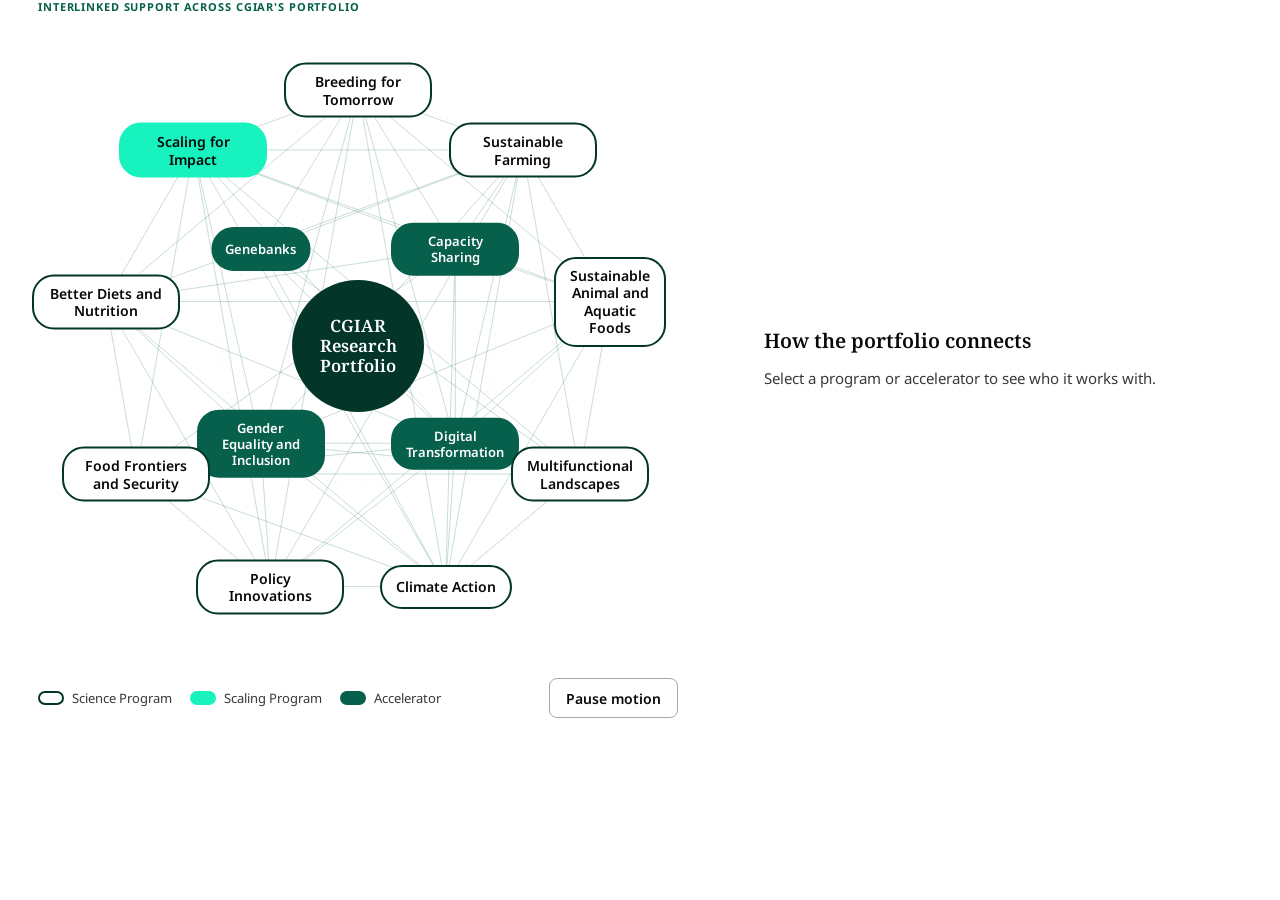
==== portfolio-diagram.html @ 64c4a23e "Add program map and portfolio diagram widgets Static embeddable widgets for cgiar.org program pages:" ====
<!doctype html>
<html lang="en" data-theme="cgiar">
<head>
<meta charset="utf-8">
<meta name="viewport" content="width=device-width, initial-scale=1">
<title>Interlinked support across CGIAR's portfolio</title>
<link rel="preconnect" href="https://fonts.googleapis.com">
<link rel="stylesheet" href="https://fonts.googleapis.com/css2?family=Noto+Sans:wght@400;600;700&family=Noto+Serif:wght@400;600&display=swap">
<link rel="stylesheet" href="assets/widgets.css?v=1">
</head>
<body data-area="light">
<main id="pd"><p class="w-sub">Loading diagram…</p></main>
<script src="assets/portfolio-diagram.js?v=1"></script>
</body>
</html>
---- assets/widgets.css ----
/* CGIAR program widgets: shared styles for program-map.html and portfolio-diagram.html.
   Token names follow the CGIAR design system. An iframe does not inherit the parent page's CSS,
   so this file carries its own small token layer. Colours live here, never in the JavaScript. */

/* ===== TOKENS ===== */
:root {
  --c-ink: #080808;
  --c-ink-soft: #393939;
  --c-ink-muted: #747474;
  --c-line: rgba(0, 0, 0, 0.1);
  --c-surface: #ffffff;
  --c-surface-soft: #fafafa;
  --c-green-900: #033529;   /* brand dark green */
  --c-green-700: #06604b;   /* brand mid green */
  --c-mint-400: #18f2be;    /* brand bright mint */
  --c-mint-200: #58fbd4;
  --c-mint-50: #e6fff9;
  --c-water: #e2eef1;
  --c-land: #ffffff;
  --c-land-line: #c8ccd0;
  --map-region: #e1f0eb;     /* region shading: light, sits under countries */
  --map-region-line: #9cc9ba;
  --map-country: #06604b;    /* listed countries */
  --map-select: #2f5fd0;     /* selected outline */
  --radius: 8px;
  --font-sans: 'Noto Sans', system-ui, sans-serif;
  --font-serif: 'Noto Serif', Georgia, serif;
}

/* ===== BASE ===== */
* { box-sizing: border-box; }
html, body { margin: 0; padding: 0; background: transparent; }
body { font-family: var(--font-sans); color: var(--c-ink); font-size: 15px; line-height: 1.5; -webkit-font-smoothing: antialiased; }
button { font: inherit; color: inherit; }
a { color: var(--c-green-700); }
.sr-only { position: absolute !important; width: 1px; height: 1px; padding: 0; margin: -1px; overflow: hidden; clip: rect(0 0 0 0); white-space: nowrap; border: 0; }
.w-eyebrow { font: 700 11px/1.3 var(--font-sans); letter-spacing: .08em; text-transform: uppercase; color: var(--c-green-700); margin: 0; }
.w-title { font: 700 22px/1.25 var(--font-sans); margin: 0; }
.w-sub { font-size: 15px; color: var(--c-ink-soft); margin: 0; }
.w-label { font: 700 11px/1.3 var(--font-sans); letter-spacing: .08em; text-transform: uppercase; color: var(--c-ink-soft); margin: 0; }
.w-count { padding: 3px 8px; border-radius: 4px; background: #ededed; font: 700 11px/1.3 var(--font-sans); letter-spacing: .06em; text-transform: uppercase; color: var(--c-ink-soft); white-space: nowrap; }
.w-error { padding: 24px; border: 1px solid var(--c-line); border-radius: var(--radius); background: var(--c-surface); color: var(--c-ink-soft); }

/* ===== PROGRAM MAP ===== */
.pm { display: flex; flex-wrap: wrap; gap: 16px; align-items: stretch; }
.pm-map-wrap { flex: 999 1 560px; min-width: 0; position: relative; min-height: 420px; border: 1px solid var(--c-line); border-radius: var(--radius); overflow: hidden; background: var(--c-water); }
.pm-map { position: absolute; inset: 0; background: var(--c-water); }
.pm-pill { position: absolute; top: 12px; left: 12px; z-index: 500; padding: 5px 8px; background: var(--c-surface); border: 1px solid var(--c-line); border-radius: 4px; font: 700 11px/1.3 var(--font-sans); letter-spacing: .06em; text-transform: uppercase; }
.pm-attr { position: absolute; left: 0; bottom: 0; z-index: 500; padding: 2px 6px; background: rgba(255,255,255,.85); font-size: 10px; color: var(--c-ink-soft); }
.pm-panel { flex: 1 1 300px; min-width: 0; display: flex; flex-direction: column; gap: 14px; padding: 22px; background: var(--c-surface); border: 1px solid var(--c-line); border-radius: var(--radius); }
.pm-head { display: flex; flex-direction: column; gap: 6px; }
.pm-global { align-self: flex-start; display: inline-flex; align-items: center; gap: 8px; padding: 6px 12px; border-radius: 999px; background: var(--c-green-900); color: #fff; font-weight: 700; font-size: 14px; }
.pm-global svg { width: 16px; height: 16px; }
.pm-block { display: flex; flex-direction: column; gap: 8px; padding-top: 14px; border-top: 1px solid var(--c-line); }
.pm-row { display: flex; align-items: center; justify-content: space-between; gap: 8px; }
.pm-chips { display: flex; flex-wrap: wrap; gap: 6px; margin: 0; padding: 0; list-style: none; }
.pm-chip { display: inline-flex; align-items: center; gap: 6px; min-height: 32px; padding: 4px 10px; border-radius: 6px; border: 1px solid var(--c-line); background: var(--c-surface); cursor: pointer; font-size: 13px; font-weight: 600; text-align: left; }
.pm-chip[aria-pressed="true"] { border-color: var(--c-green-900); background: var(--c-mint-50); }
.pm-chip.is-unknown { cursor: default; color: var(--c-ink-muted); border-style: dashed; }
.pm-sw { display: inline-block; width: 14px; height: 14px; flex: 0 0 14px; border-radius: 2px; box-shadow: inset 0 0 0 1px rgba(0,0,0,.15); }
.pm-sw--region { background: var(--map-region); box-shadow: inset 0 0 0 1px var(--map-region-line); }
.pm-sw--country { background: var(--map-country); }
.pm-tier { display: flex; flex-direction: column; gap: 4px; width: 100%; padding: 12px 14px; border-radius: 6px; border: 1px solid var(--c-line); background: var(--c-surface); cursor: pointer; text-align: left; }
.pm-tier[aria-pressed="true"] { border: 2px solid var(--c-green-900); padding: 11px 13px; }
.pm-tier.is-dim { opacity: .5; }
.pm-tier-name { display: flex; align-items: center; gap: 8px; font-weight: 700; font-size: 15px; }
.pm-tier-desc { font-size: 13px; color: var(--c-ink-muted); }
.pm-list { font-size: 14px; color: var(--c-ink-soft); }
.pm-countries { margin: 0; padding: 0; list-style: none; display: flex; flex-wrap: wrap; gap: 2px 6px; font-size: 14px; }
.pm-country { border: 0; background: none; padding: 2px 0; cursor: pointer; color: var(--c-ink-soft); text-align: left; }
.pm-country:hover, .pm-country:focus-visible, .pm-country[aria-pressed="true"] { color: var(--c-green-700); text-decoration: underline; }
.pm-country:not(:last-child)::after { content: ' ·'; color: var(--c-ink-muted); }
.pm-reset { padding: 5px 10px; border-radius: 4px; border: 1px solid #a8a8a8; background: var(--c-surface); cursor: pointer; font-size: 12px; font-weight: 600; }
.pm-reset[aria-pressed="true"] { border-color: var(--c-ink-soft); background: #ebeeed; }
.pm-sel { display: flex; flex-direction: column; gap: 4px; padding-top: 14px; border-top: 1px solid var(--c-line); }
.pm-sel-name { font: 600 20px/1.3 var(--font-sans); }
.pm-sel-lines { margin: 0; padding: 0; list-style: none; font-size: 14px; color: var(--c-ink-soft); }
.pm-note { font-size: 12px; color: var(--c-ink-muted); margin: 0; }
.pm-tip { font: 700 12px/1.3 var(--font-sans) !important; padding: 4px 8px !important; border-radius: 4px !important; border: 1px solid var(--c-line) !important; box-shadow: 0 2px 6px rgba(0,0,0,.15) !important; }
.leaflet-container { font-family: var(--font-sans); background: var(--c-water); }
.leaflet-control-zoom a { color: var(--c-ink) !important; }
@media (max-width: 720px) { .pm-map-wrap { min-height: 340px; } }

/* ===== PORTFOLIO DIAGRAM ===== */
.pd { display: flex; flex-wrap: wrap; gap: 24px 48px; align-items: center; }
.pd-stage-wrap { flex: 1 1 520px; min-width: 0; display: flex; flex-direction: column; gap: 12px; }
.pd-stage { position: relative; width: 100%; max-width: 640px; margin: 0 auto; aspect-ratio: 1 / 1; }
.pd-stage svg { position: absolute; inset: 0; width: 100%; height: 100%; overflow: visible; }
.pd-node { position: absolute; transform: translate(-50%, -50%); max-width: 148px; min-height: 44px; padding: 8px 14px; border-radius: 22px; border: 2px solid var(--c-green-900); background: var(--c-surface); color: var(--c-ink); font: 600 14px/1.25 var(--font-sans); text-align: center; cursor: pointer; transition: opacity .3s ease, background-color .2s ease; }
.pd-node--scaling { background: var(--c-mint-400); border-color: var(--c-mint-400); }
.pd-node--acc { border-color: var(--c-green-700); background: var(--c-green-700); color: #fff; font-size: 13px; max-width: 128px; padding: 8px 12px; }
.pd-node--hub { width: 132px; height: 132px; max-width: none; border-radius: 50%; border: 0; background: var(--c-green-900); color: #fff; display: flex; align-items: center; justify-content: center; padding: 12px; font: 600 17px/1.2 var(--font-serif); }
.pd-node[aria-pressed="true"]:not(.pd-node--hub) { background: var(--c-green-900); border-color: var(--c-green-900); color: var(--c-mint-200); }
.pd-node--hub[aria-pressed="true"] { box-shadow: 0 0 0 8px rgba(24, 242, 190, .35); }
/* Dimmed nodes stay readable (text contrast above 4.5:1). */
.pd-node.is-dim { opacity: .65; }
.pd-node--acc.is-dim { opacity: 1; background: #d6ebe5; border-color: #d6ebe5; color: var(--c-green-700); }
.pd-node:focus-visible { outline: 3px solid var(--map-select); outline-offset: 3px; }
.pd-line { fill: none; stroke: #a8a8a8; stroke-width: 1.5; transition: opacity .35s ease; }
.pd-line--mesh { stroke: var(--c-green-700); stroke-width: 1.2; opacity: .28; }
.pd-hi { fill: none; stroke: var(--c-green-700); stroke-width: 4; stroke-linecap: round; }
.pd-flow { fill: none; stroke: var(--c-mint-400); stroke-width: 4; stroke-linecap: round; stroke-dasharray: 10 26; animation: pdFlow 1.1s linear infinite; }
.pd-orbit { fill: none; stroke: rgba(0,0,0,.1); stroke-width: 1.5; stroke-dasharray: 2 10; }
.has-sel .pd-line { opacity: .12; }
.has-sel .pd-line--mesh { opacity: .08; }
@keyframes pdFlow { to { stroke-dashoffset: -36; } }
@keyframes pdPop { from { opacity: 0; transform: translate(-50%, -50%) scale(.55); } to { opacity: 1; transform: translate(-50%, -50%) scale(1); } }
.pd-anim .pd-node { animation: pdPop .5s cubic-bezier(.2,.8,.3,1.2) backwards; }
.pd-paused .pd-flow { animation-play-state: paused; }
@media (prefers-reduced-motion: reduce) { .pd-flow, .pd-anim .pd-node { animation: none !important; } }
.pd-foot { display: flex; flex-wrap: wrap; align-items: center; justify-content: space-between; gap: 12px 20px; max-width: 640px; width: 100%; margin: 0 auto; }
.pd-legend { display: flex; flex-wrap: wrap; gap: 8px 18px; margin: 0; padding: 0; list-style: none; font-size: 13px; color: var(--c-ink-soft); }
.pd-legend li { display: inline-flex; align-items: center; gap: 8px; }
.pd-key { display: inline-block; width: 26px; height: 14px; border-radius: 7px; border: 2px solid var(--c-green-900); background: #fff; }
.pd-key--scaling { background: var(--c-mint-400); border-color: var(--c-mint-400); }
.pd-key--acc { background: var(--c-green-700); border-color: var(--c-green-700); }
.pd-key--hub { width: 14px; border-radius: 50%; background: var(--c-green-900); border-color: var(--c-green-900); }
.pd-btn { min-height: 40px; padding: 0 16px; border-radius: 8px; border: 1px solid #a8a8a8; background: var(--c-surface); font-weight: 600; font-size: 14px; cursor: pointer; }
.pd-panel { flex: 1 1 320px; min-width: 0; display: flex; flex-direction: column; gap: 14px; }
.pd-badge { align-self: flex-start; padding: 4px 10px; border-radius: 4px; font: 700 12px/1.3 var(--font-sans); letter-spacing: .04em; text-transform: uppercase; background: var(--c-green-900); color: var(--c-mint-200); }
.pd-badge--scaling { background: var(--c-mint-400); color: var(--c-ink); }
.pd-badge--acc { background: var(--c-green-700); color: #fff; }
.pd-name { margin: 0; font: 600 22px/1.25 var(--font-serif); }
.pd-desc { margin: 0; color: var(--c-ink-soft); }
.pd-links { display: flex; flex-wrap: wrap; gap: 8px; margin: 0; padding: 0; list-style: none; }
.pd-link { min-height: 32px; padding: 4px 10px; border-radius: 8px; border: 1px solid var(--c-line); background: var(--c-surface-soft); font-weight: 600; font-size: 13px; cursor: pointer; }
.pd-cta { align-self: flex-start; display: inline-flex; align-items: center; gap: 8px; min-height: 44px; padding: 0 18px; border-radius: 8px; background: var(--c-green-900); color: var(--c-mint-200); font-weight: 700; text-decoration: none; }
.pd-cta svg { width: 18px; height: 18px; }
@media (max-width: 640px) {
  .pd-node { font-size: 10px; line-height: 1.2; max-width: 84px; min-height: 0; padding: 4px 6px; border-width: 1.5px; }
  .pd-node--acc { max-width: 76px; }
  .pd-node--hub { width: 68px; height: 68px; padding: 6px; font-size: 12px; }
}
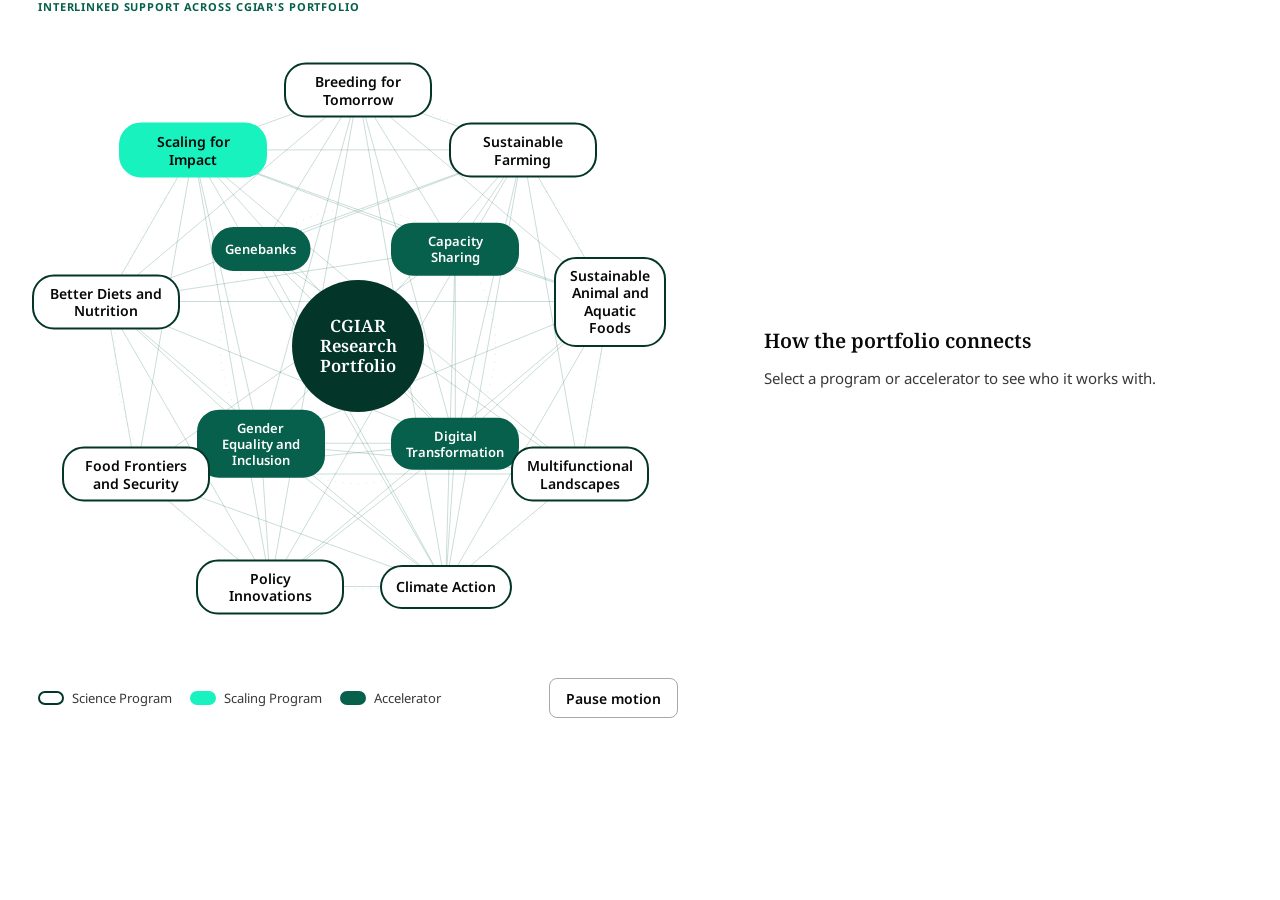
==== commit 8e70e4c0: "Make the goals in the diagram panel a compact box One line per goal with the figure in serif, on a m" ====
--- a/portfolio-diagram.html
+++ b/portfolio-diagram.html
@@ -5,11 +5,11 @@
 <meta name="viewport" content="width=device-width, initial-scale=1">
 <title>Interlinked support across CGIAR's portfolio</title>
 <link rel="preconnect" href="https://fonts.googleapis.com">
-<link rel="stylesheet" href="https://fonts.googleapis.com/css2?family=Noto+Sans:wght@400;600;700&family=Noto+Serif:wght@400;600&display=swap">
-<link rel="stylesheet" href="assets/widgets.css?v=1">
+<link rel="stylesheet" href="https://fonts.googleapis.com/css2?family=Noto+Sans:wght@400;600;700&family=Noto+Serif:wght@300;400;600&display=swap">
+<link rel="stylesheet" href="assets/widgets.css?v=4">
 </head>
 <body data-area="light">
 <main id="pd"><p class="w-sub">Loading diagram…</p></main>
-<script src="assets/portfolio-diagram.js?v=1"></script>
+<script src="assets/portfolio-diagram.js?v=4"></script>
 </body>
 </html>
--- a/assets/widgets.css
+++ b/assets/widgets.css
@@ -1,4 +1,4 @@
-/* CGIAR program widgets: shared styles for program-map.html and portfolio-diagram.html.
+/* CGIAR program widgets: shared styles for program-map.html, portfolio-diagram.html and program-goals.html.
    Token names follow the CGIAR design system. An iframe does not inherit the parent page's CSS,
    so this file carries its own small token layer. Colours live here, never in the JavaScript. */
 
@@ -15,6 +15,7 @@
   --c-mint-400: #18f2be;    /* brand bright mint */
   --c-mint-200: #58fbd4;
   --c-mint-50: #e6fff9;
+  --c-divider: rgba(0, 0, 0, 0.2);
   --c-water: #e2eef1;
   --c-land: #ffffff;
   --c-land-line: #c8ccd0;
@@ -126,8 +127,41 @@
 .pd-link { min-height: 32px; padding: 4px 10px; border-radius: 8px; border: 1px solid var(--c-line); background: var(--c-surface-soft); font-weight: 600; font-size: 13px; cursor: pointer; }
 .pd-cta { align-self: flex-start; display: inline-flex; align-items: center; gap: 8px; min-height: 44px; padding: 0 18px; border-radius: 8px; background: var(--c-green-900); color: var(--c-mint-200); font-weight: 700; text-decoration: none; }
 .pd-cta svg { width: 18px; height: 18px; }
+/* Compact "Our goals" box in the diagram panel. */
+.pd-goals { display: flex; flex-direction: column; gap: 6px; padding: 16px 20px; border-radius: var(--radius); background: var(--c-mint-50); }
+.pd-goals-intro { margin: 0; font-size: 14px; color: var(--c-ink-soft); }
+.pd-goals-list { list-style: none; margin: 4px 0 0; padding: 0; display: flex; flex-direction: column; gap: 8px; font-size: 15px; line-height: 1.4; color: var(--c-ink-soft); }
+.pd-goals-fact { font: 600 20px/1.2 var(--font-serif); color: var(--c-green-900); }
 @media (max-width: 640px) {
   .pd-node { font-size: 10px; line-height: 1.2; max-width: 84px; min-height: 0; padding: 4px 6px; border-width: 1.5px; }
   .pd-node--acc { max-width: 76px; }
   .pd-node--hub { width: 68px; height: 68px; padding: 6px; font-size: 12px; }
 }
+
+/* ===== PROGRAM GOALS ===== */
+/* Matches the "Our goals" facts section on cgiar.org program pages. */
+.pg--panel { background: var(--c-mint-50); padding: 24px 24px 40px; }
+.pg-title { font: 700 13px/1.3 var(--font-sans); letter-spacing: .1em; text-transform: uppercase; color: var(--c-green-700); margin: 0; }
+.pg-intro { font-size: 18px; line-height: 1.5; color: var(--c-ink-soft); margin: 24px 0 0; max-width: 40em; }
+/* The clip hides the divider on the first item of each row. */
+.pg-clip { overflow: hidden; margin-top: 64px; }
+.pg-list { list-style: none; margin: 0 -16px; padding: 0; display: grid; grid-template-columns: 1fr; row-gap: 32px; }
+.pg-item { padding: 0 16px; border-left: 1px solid var(--c-divider); min-width: 0; }
+.pg-item p { margin: 0; }
+.pg-fact { font: 300 clamp(36px, 4.2vw, 48px)/1.2 var(--font-serif); color: var(--c-ink); overflow-wrap: anywhere; }
+.pg-headline { font-weight: 600; font-size: 16px; line-height: 1.3; color: var(--c-ink); margin-top: 20px !important; }
+.pg-text { font-size: 16px; line-height: 1.3; color: var(--c-ink-soft); margin-top: 20px !important; }
+.pg-headline + .pg-text { margin-top: 6px !important; }
+.pg-item--text .pg-text { margin-top: 0 !important; color: var(--c-ink); font-size: 18px; line-height: 1.45; }
+@media (min-width: 560px) {
+  .pg-list--n2, .pg-list--n4 { grid-template-columns: repeat(2, 1fr); }
+  .pg-list--n3 { grid-template-columns: repeat(3, 1fr); }
+}
+@media (min-width: 900px) {
+  .pg-list--n4 { grid-template-columns: repeat(4, 1fr); }
+}
+@media (max-width: 559px) {
+  .pg--panel { padding: 24px 16px 32px; }
+  .pg-intro { margin-top: 16px; }
+  .pg-clip { margin-top: 32px; }
+}
